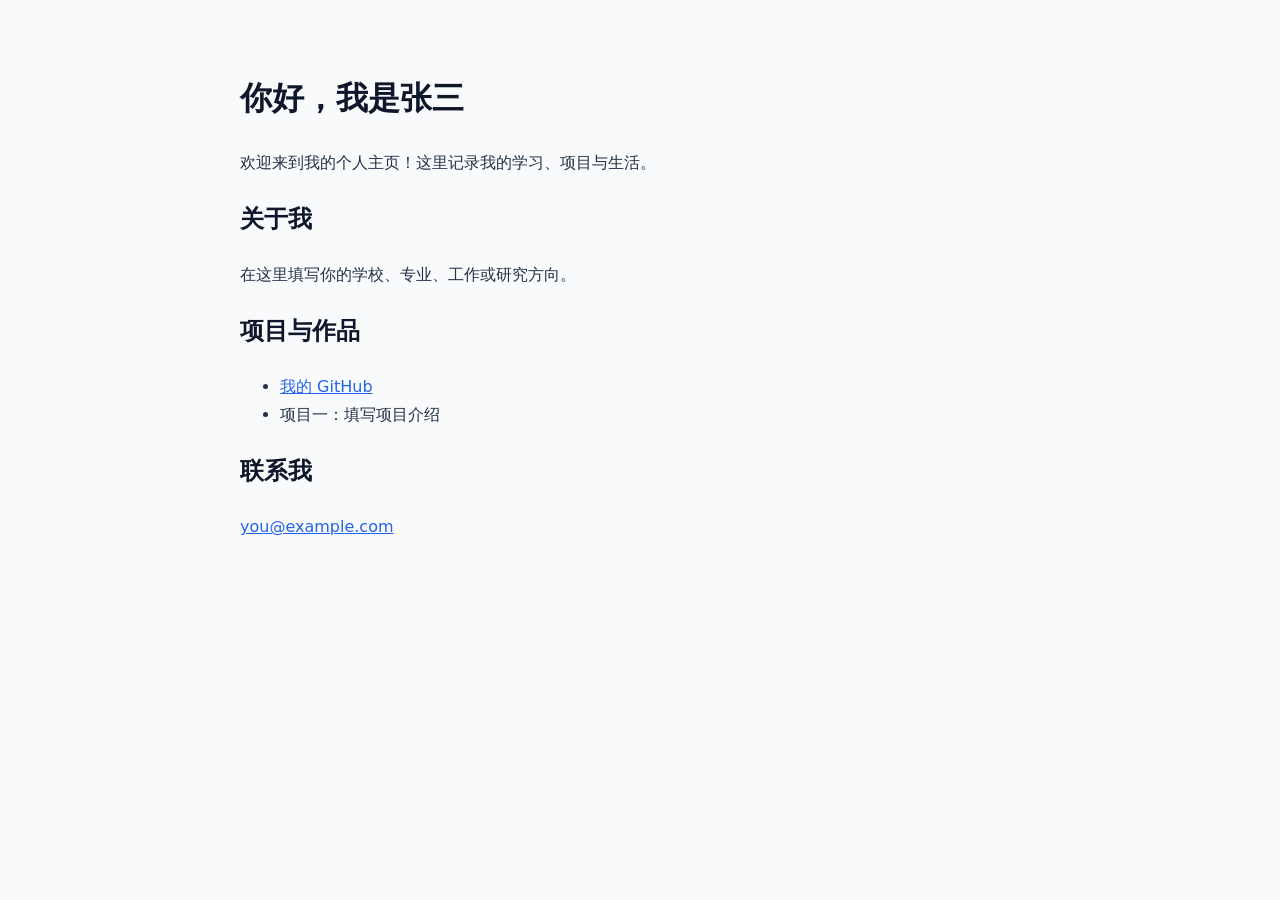
==== index.html @ a4406cd6 "Create index.html for personal homepage" ====
<!DOCTYPE html>
<html lang="zh-CN">
<head>
  <meta charset="UTF-8">
  <meta name="viewport" content="width=device-width, initial-scale=1">
  <title>张三的个人主页</title>
  <style>
    body {
      max-width: 800px; margin: 70px auto; padding: 0 24px;
      font-family: system-ui, sans-serif; line-height: 1.8;
      color: #243247; background: #f8fafc;
    }
    h1, h2 { color: #0f172a; }
    a { color: #2563eb; }
  </style>
</head>
<body>
  <h1>你好，我是张三</h1>
  <p>欢迎来到我的个人主页！这里记录我的学习、项目与生活。</p>

  <h2>关于我</h2>
  <p>在这里填写你的学校、专业、工作或研究方向。</p>

  <h2>项目与作品</h2>
  <ul>
    <li><a href="https://github.com/你的用户名">我的 GitHub</a></li>
    <li>项目一：填写项目介绍</li>
  </ul>

  <h2>联系我</h2>
  <p><a href="mailto:you@example.com">you@example.com</a></p>
</body>
</html>
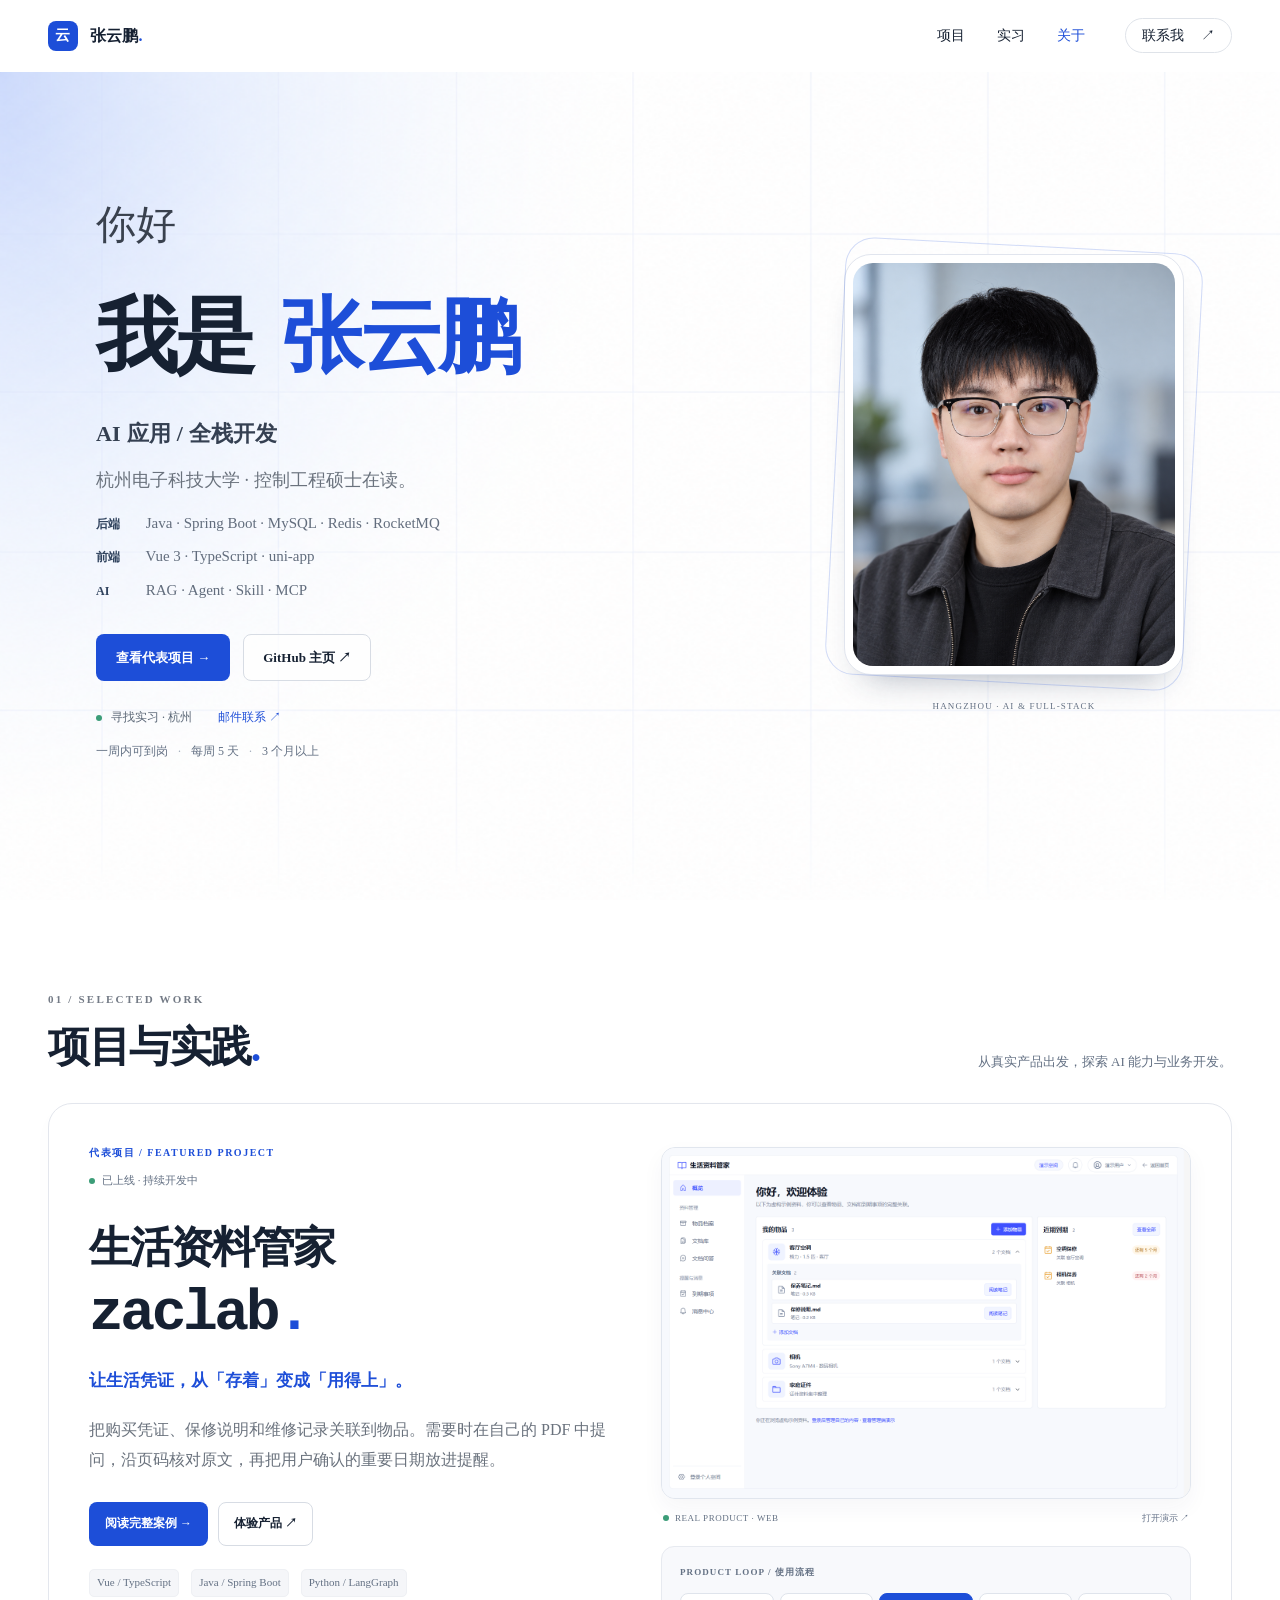
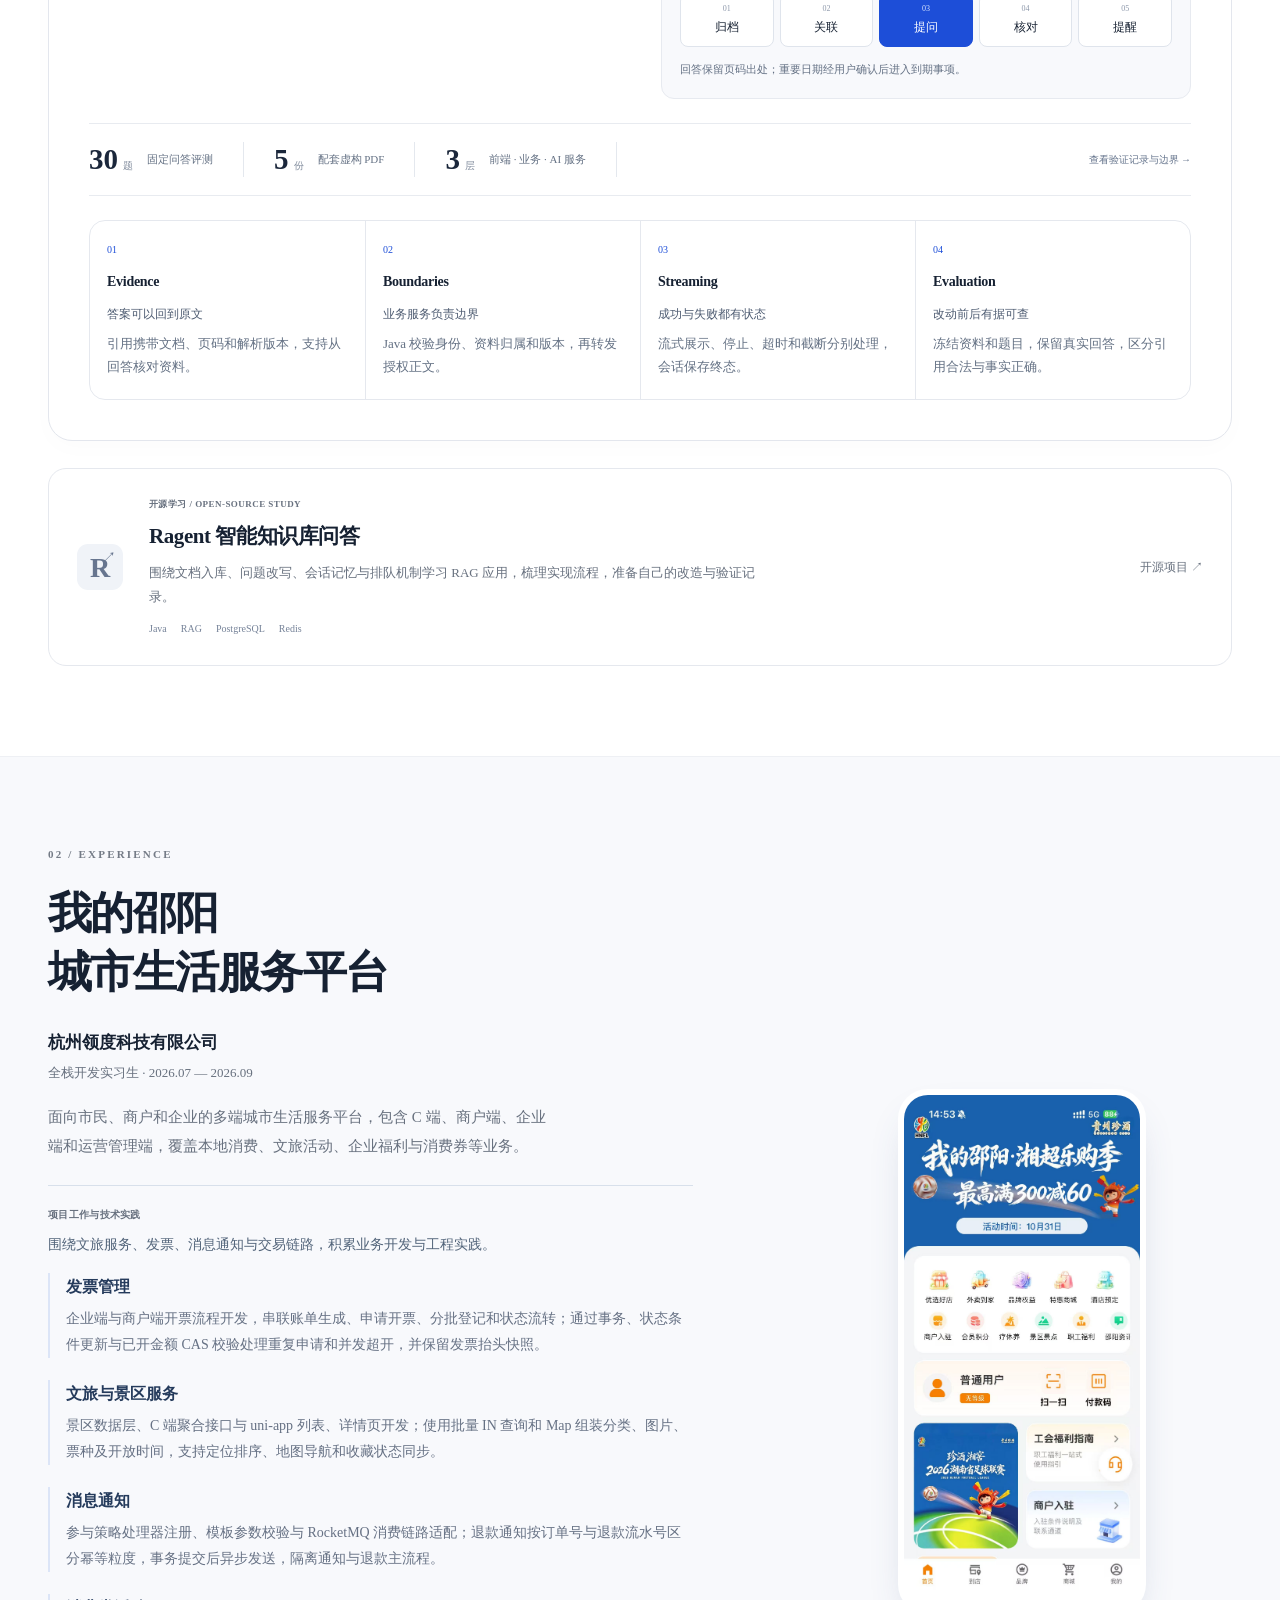
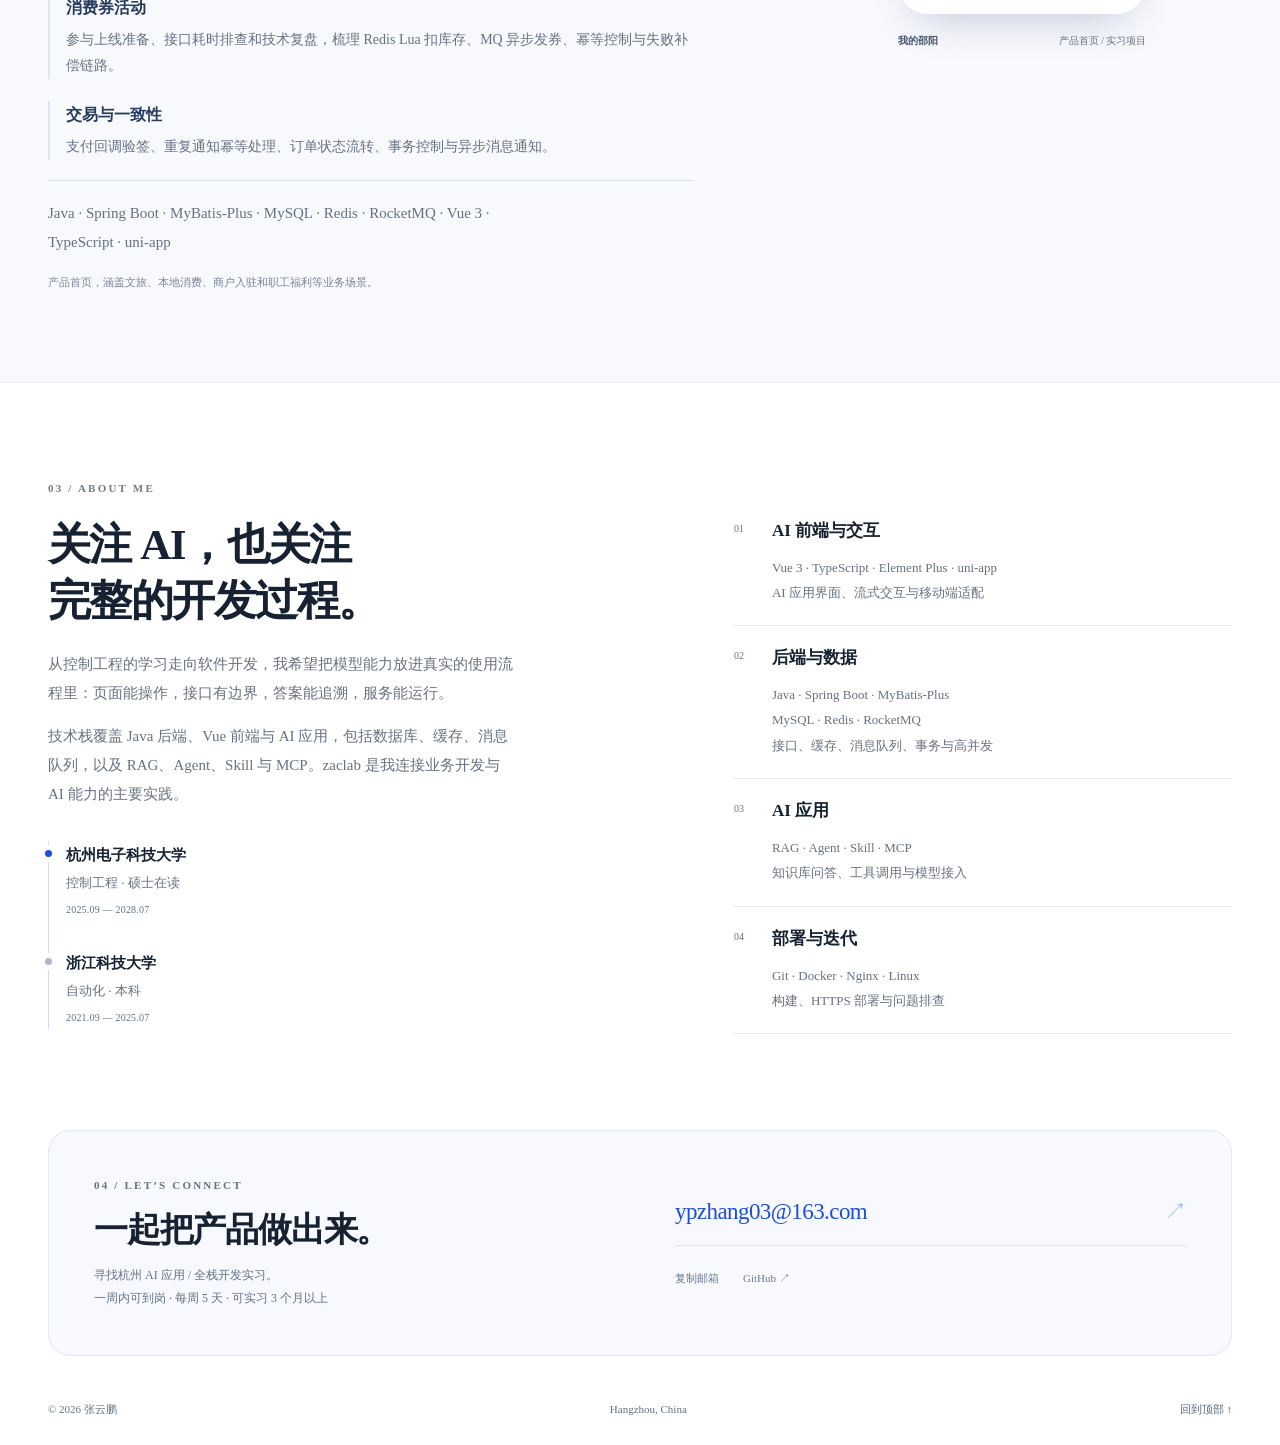
==== commit 8aaa1640: "Build personal portfolio website" ====
--- a/index.html
+++ b/index.html
@@ -1,33 +1,41 @@
-<!DOCTYPE html>
+<!doctype html>
 <html lang="zh-CN">
 <head>
-  <meta charset="UTF-8">
-  <meta name="viewport" content="width=device-width, initial-scale=1">
-  <title>张三的个人主页</title>
-  <style>
-    body {
-      max-width: 800px; margin: 70px auto; padding: 0 24px;
-      font-family: system-ui, sans-serif; line-height: 1.8;
-      color: #243247; background: #f8fafc;
-    }
-    h1, h2 { color: #0f172a; }
-    a { color: #2563eb; }
-  </style>
+  <meta charset="utf-8"><meta name="viewport" content="width=device-width,initial-scale=1"><meta name="theme-color" content="#f7f8fb">
+  <title>张云鹏 · AI 全栈开发</title>
+  <meta name="description" content="张云鹏，杭州电子科技大学控制工程硕士在读，寻找杭州 AI 应用与全栈开发实习。正在开发 zaclab 生活资料管家，连接 Vue、Java 与 Python AI 能力。">
+  <link rel="canonical" href="https://laoer12.github.io/">
+  <meta property="og:type" content="website"><meta property="og:title" content="张云鹏 · AI 全栈开发"><meta property="og:description" content="杭州电子科技大学硕士在读 · zaclab 生活资料管家 · 寻找 AI 全栈实习"><meta property="og:url" content="https://laoer12.github.io/"><meta property="og:image" content="https://laoer12.github.io/assets/portrait-editorial-v2.png">
+  <link rel="icon" type="image/svg+xml" href="assets/favicon.svg"><link rel="stylesheet" href="assets/style.css"><link rel="stylesheet" href="assets/portfolio-v2.css"><script src="assets/main.js" defer></script>
 </head>
-<body>
-  <h1>你好，我是张三</h1>
-  <p>欢迎来到我的个人主页！这里记录我的学习、项目与生活。</p>
-
-  <h2>关于我</h2>
-  <p>在这里填写你的学校、专业、工作或研究方向。</p>
-
-  <h2>项目与作品</h2>
-  <ul>
-    <li><a href="https://github.com/你的用户名">我的 GitHub</a></li>
-    <li>项目一：填写项目介绍</li>
-  </ul>
-
-  <h2>联系我</h2>
-  <p><a href="mailto:you@example.com">you@example.com</a></p>
+<body class="portfolio-v2">
+<a class="skip-link" href="#main">跳至主要内容</a>
+<header class="site-header"><a class="wordmark" href="./" aria-label="张云鹏，首页"><span class="wordmark-icon">云</span><span>张云鹏<span class="blue">.</span></span></a><button class="menu-toggle" aria-expanded="false" aria-controls="site-nav" aria-label="展开导航"><span></span><span></span></button><nav id="site-nav" aria-label="主要导航"><a href="#projects">项目</a><a href="#experience">实习</a><a href="#about">关于</a><a class="nav-contact" href="#contact">联系我 <span aria-hidden="true">↗</span></a></nav></header>
+<main id="main">
+  <section class="hero-stage" aria-labelledby="hero-title">
+    <div class="hero container">
+      <div class="hero-identity"><p class="hero-greeting">你好</p><h1 id="hero-title">我是 <span class="blue">张云鹏</span></h1></div>
+      <div class="hero-copy"><p class="hero-role">AI 应用 / 全栈开发</p><p class="hero-description">杭州电子科技大学 · 控制工程硕士在读。<span class="hero-stack-line"><strong>后端</strong> Java · Spring Boot · MySQL · Redis · RocketMQ</span><span class="hero-stack-line"><strong>前端</strong> Vue 3 · TypeScript · uni-app</span><span class="hero-stack-line"><strong>AI</strong> RAG · Agent · Skill · MCP</span></p><div class="button-row"><a class="button primary" href="#projects">查看代表项目 →</a><a class="button secondary" href="https://github.com/laoer12" target="_blank" rel="noopener noreferrer">GitHub 主页 ↗</a></div><div class="hero-opportunity"><span class="status-dot"></span><span>寻找实习 · 杭州</span><a href="mailto:ypzhang03@163.com">邮件联系 ↗</a></div><ul class="availability-details" aria-label="实习安排"><li>一周内可到岗</li><li>每周 5 天</li><li>3 个月以上</li></ul></div>
+      <figure class="hero-portrait"><div class="portrait-frame"><img src="assets/portrait-editorial-v2.png" alt="根据张云鹏本人照片生成的自然职业风格肖像" width="1122" height="1402" fetchpriority="high"></div><figcaption>HANGZHOU · AI &amp; FULL-STACK</figcaption></figure>
+    </div>
+  </section>
+  <section id="projects" class="section container" aria-labelledby="projects-title"><div class="portfolio-section-heading"><div><p class="eyebrow">01 / SELECTED WORK</p><h2 id="projects-title">项目与实践<span class="blue">.</span></h2></div><p>从真实产品出发，探索 AI 能力与业务开发。</p></div>
+    <article class="featured-project">
+      <div class="featured-main">
+        <div class="project-story"><p class="project-category">代表项目 / FEATURED PROJECT</p><p class="project-status"><span class="status-dot"></span>已上线 · 持续开发中</p><h3>生活资料管家<span class="project-name">zaclab<span class="blue">.</span></span></h3><p class="project-tagline">让生活凭证，从「存着」变成「用得上」。</p><p class="project-description">把购买凭证、保修说明和维修记录关联到物品。需要时在自己的 PDF 中提问，沿页码核对原文，再把用户确认的重要日期放进提醒。</p><div class="project-links"><a class="button primary" href="projects/zaclab/">阅读完整案例 →</a><a class="button secondary" href="https://zaclab.cn/demo" target="_blank" rel="noopener noreferrer">体验产品 ↗</a></div><div class="project-tech"><span>Vue / TypeScript</span><span>Java / Spring Boot</span><span>Python / LangGraph</span></div></div>
+        <div class="project-product"><a class="real-product-shot" href="projects/zaclab/" aria-label="查看 zaclab 产品界面与项目案例"><img src="assets/zaclab-demo.webp" alt="zaclab 真实公开演示界面：物品档案、关联资料和近期到期事项，内容均为虚构示例" width="1360" height="900" loading="lazy"></a><div class="product-shot-caption"><span><i class="status-dot"></i>REAL PRODUCT · WEB</span><a href="https://zaclab.cn/demo" target="_blank" rel="noopener noreferrer">打开演示 ↗</a></div>
+          <div class="product-loop"><p class="mini-label">PRODUCT LOOP / 使用流程</p><ol><li><span>01</span>归档</li><li><span>02</span>关联</li><li class="loop-highlight"><span>03</span>提问</li><li><span>04</span>核对</li><li><span>05</span>提醒</li></ol><p class="loop-note">回答保留页码出处；重要日期经用户确认后进入到期事项。</p></div>
+        </div>
+      </div>
+      <div class="featured-evidence"><div><strong>30<span>题</span></strong><p>固定问答评测</p></div><div><strong>5<span>份</span></strong><p>配套虚构 PDF</p></div><div><strong>3<span>层</span></strong><p>前端 · 业务 · AI 服务</p></div><a href="projects/zaclab/#evaluation">查看验证记录与边界 →</a></div>
+      <div class="engineering-grid"><div><span class="engineering-number">01</span><h4>Evidence</h4><strong>答案可以回到原文</strong><p>引用携带文档、页码和解析版本，支持从回答核对资料。</p></div><div><span class="engineering-number">02</span><h4>Boundaries</h4><strong>业务服务负责边界</strong><p>Java 校验身份、资料归属和版本，再转发授权正文。</p></div><div><span class="engineering-number">03</span><h4>Streaming</h4><strong>成功与失败都有状态</strong><p>流式展示、停止、超时和截断分别处理，会话保存终态。</p></div><div><span class="engineering-number">04</span><h4>Evaluation</h4><strong>改动前后有据可查</strong><p>冻结资料和题目，保留真实回答，区分引用合法与事实正确。</p></div></div>
+    </article>
+    <article class="learning-project"><div class="learning-mark" aria-hidden="true">R<span>↗</span></div><div><p class="mini-label">开源学习 / OPEN-SOURCE STUDY</p><h3>Ragent 智能知识库问答</h3><p>围绕文档入库、问题改写、会话记忆与排队机制学习 RAG 应用，梳理实现流程，准备自己的改造与验证记录。</p><div class="inline-tags"><span>Java</span><span>RAG</span><span>PostgreSQL</span><span>Redis</span></div></div><a class="quiet-link" href="https://github.com/nageoffer/ragent" target="_blank" rel="noopener noreferrer">开源项目 ↗</a></article>
+  </section>
+  <section id="experience" class="experience-section" aria-labelledby="experience-title"><div class="container experience-grid"><div class="experience-copy"><p class="eyebrow">02 / EXPERIENCE</p><h2 id="experience-title">我的邵阳<br>城市生活服务平台</h2><div class="experience-meta"><strong>杭州领度科技有限公司</strong><span>全栈开发实习生 · 2026.07 — 2026.09</span></div><p>面向市民、商户和企业的多端城市生活服务平台，包含 C 端、商户端、企业端和运营管理端，覆盖本地消费、文旅活动、企业福利与消费券等业务。</p><div class="experience-scope"><p class="mini-label">项目工作与技术实践</p><p class="experience-summary">围绕文旅服务、发票、消息通知与交易链路，积累业务开发与工程实践。</p><ul class="experience-work"><li><h3>发票管理</h3><p>企业端与商户端开票流程开发，串联账单生成、申请开票、分批登记和状态流转；通过事务、状态条件更新与已开金额 CAS 校验处理重复申请和并发超开，并保留发票抬头快照。</p></li><li><h3>文旅与景区服务</h3><p>景区数据层、C 端聚合接口与 uni-app 列表、详情页开发；使用批量 IN 查询和 Map 组装分类、图片、票种及开放时间，支持定位排序、地图导航和收藏状态同步。</p></li><li><h3>消息通知</h3><p>参与策略处理器注册、模板参数校验与 RocketMQ 消费链路适配；退款通知按订单号与退款流水号区分幂等粒度，事务提交后异步发送，隔离通知与退款主流程。</p></li><li><h3>消费券活动</h3><p>参与上线准备、接口耗时排查和技术复盘，梳理 Redis Lua 扣库存、MQ 异步发券、幂等控制与失败补偿链路。</p></li><li><h3>交易与一致性</h3><p>支付回调验签、重复通知幂等处理、订单状态流转、事务控制与异步消息通知。</p></li></ul></div><p class="experience-stack">Java · Spring Boot · MyBatis-Plus · MySQL · Redis · RocketMQ · Vue 3 · TypeScript · uni-app</p><p class="image-note">产品首页，涵盖文旅、本地消费、商户入驻和职工福利等业务场景。</p></div><figure class="experience-figure"><div class="phone-frame"><img src="assets/shaoyang-home.jpg" alt="我的邵阳产品首页，包含景区景点、酒店预定、职工福利等业务入口" width="1206" height="2622" loading="lazy"></div><figcaption><span>我的邵阳</span><span>产品首页 / 实习项目</span></figcaption></figure></div></section>
+  <section id="about" class="section container about-grid" aria-labelledby="about-title"><div class="about-intro"><p class="eyebrow">03 / ABOUT ME</p><h2 id="about-title">关注 AI，也关注<br>完整的开发过程。</h2><p>从控制工程的学习走向软件开发，我希望把模型能力放进真实的使用流程里：页面能操作，接口有边界，答案能追溯，服务能运行。</p><p>技术栈覆盖 Java 后端、Vue 前端与 AI 应用，包括数据库、缓存、消息队列，以及 RAG、Agent、Skill 与 MCP。zaclab 是我连接业务开发与 AI 能力的主要实践。</p><div class="education"><div><strong>杭州电子科技大学</strong><p>控制工程 · 硕士在读</p><time>2025.09 — 2028.07</time></div><div><strong>浙江科技大学</strong><p>自动化 · 本科</p><time>2021.09 — 2025.07</time></div></div></div><div class="skills-list" aria-label="技术栈与工程能力"><div><span>01</span><h3>AI 前端与交互</h3><p>Vue 3 · TypeScript · Element Plus · uni-app<br>AI 应用界面、流式交互与移动端适配</p></div><div><span>02</span><h3>后端与数据</h3><p>Java · Spring Boot · MyBatis-Plus<br>MySQL · Redis · RocketMQ<br>接口、缓存、消息队列、事务与高并发</p></div><div><span>03</span><h3>AI 应用</h3><p>RAG · Agent · Skill · MCP<br>知识库问答、工具调用与模型接入</p></div><div><span>04</span><h3>部署与迭代</h3><p>Git · Docker · Nginx · Linux<br>构建、HTTPS 部署与问题排查</p></div></div></section>
+  <section id="contact" class="container contact-section" aria-labelledby="contact-title"><div><p class="eyebrow">04 / LET’S CONNECT</p><h2 id="contact-title">一起把产品做出来。</h2><p>寻找杭州 AI 应用 / 全栈开发实习。<br>一周内可到岗 · 每周 5 天 · 可实习 3 个月以上</p></div><div class="contact-actions"><a class="contact-email" href="mailto:ypzhang03@163.com">ypzhang03@163.com <span aria-hidden="true">↗</span></a><div class="contact-secondary"><button class="copy-email" type="button" data-email="ypzhang03@163.com">复制邮箱</button><a href="https://github.com/laoer12" target="_blank" rel="noopener noreferrer">GitHub ↗</a></div><p id="copy-status" role="status" aria-live="polite"></p></div></section>
+</main>
+<footer class="site-footer container"><span>© 2026 张云鹏</span><span>Hangzhou, China</span><a href="#main">回到顶部 ↑</a></footer>
 </body>
 </html>
--- a/assets/style.css
+++ b/assets/style.css
@@ -0,0 +1,14 @@
+:root{--bg:#f7f8fb;--ink:#152238;--muted:#627086;--blue:#2857dc;--line:#dfe4ed;--soft:#edf2ff;--font:Inter,"PingFang SC","Microsoft YaHei",system-ui,-apple-system,sans-serif}
+*{box-sizing:border-box}html{scroll-behavior:smooth;scroll-padding-top:100px}body{margin:0;background:var(--bg);color:var(--ink);font-family:var(--font);font-size:16px;line-height:1.7;-webkit-font-smoothing:antialiased}a{color:inherit;text-decoration:none}button{font:inherit}img{max-width:100%;height:auto;display:block}p,h1,h2,h3,figure{margin:0}a,button{-webkit-tap-highlight-color:transparent}a:focus-visible,button:focus-visible{outline:3px solid var(--blue);outline-offset:5px;border-radius:4px}::selection{background:#cbd9ff}.container{width:min(1160px,calc(100% - 96px));margin-inline:auto}.blue{color:var(--blue)}.eyebrow,.mini-label{font-size:11px;font-weight:650;letter-spacing:.12em;color:var(--muted)}.eyebrow{margin-bottom:20px}.skip-link{position:fixed;top:-100px;left:20px;z-index:100;background:var(--ink);color:white;padding:12px 20px}.skip-link:focus{top:12px}.site-header{position:sticky;top:0;z-index:30;height:84px;padding:0 48px;max-width:1440px;margin:auto;display:flex;align-items:center;justify-content:space-between;gap:24px;background:rgb(247 248 251 / 94%);backdrop-filter:blur(18px);border-bottom:1px solid #dfe4edb3}.wordmark{display:flex;align-items:center;gap:12px;font-size:18px;font-weight:750}.wordmark-icon{display:grid;place-items:center;width:33px;height:33px;border-radius:10px;background:var(--blue);color:white;font-size:17px;box-shadow:0 3px 9px #2857dc20}.site-header nav{display:flex;align-items:center;gap:34px;font-size:13px;font-weight:550}.site-header nav>a:hover,.site-header nav>a.active{color:var(--blue)}.site-header nav .nav-contact{border:1px solid var(--line);border-radius:8px;padding:8px 16px;margin-left:8px;background:white}.nav-contact span{margin-left:14px}.menu-toggle{display:none}
+.hero{display:grid;grid-template-columns:1fr 1.14fr;gap:66px;align-items:center;padding-top:82px;padding-bottom:94px}.availability{display:inline-flex;align-items:center;gap:8px;border:1px solid #d3dfd8;border-radius:100px;background:#f2f8f3;color:#33664c;font-size:11px;letter-spacing:.03em;padding:5px 12px;margin-bottom:30px}.status-dot{width:6px;height:6px;background:#419168;border-radius:50%}.hero-intro{font-size:14px;letter-spacing:.08em;font-weight:450;margin-bottom:10px}h1{font-size:76px;line-height:1.16;letter-spacing:-.065em;font-weight:750}.hero-role{display:block;margin-top:8px;font-size:33px;letter-spacing:-.04em;line-height:1.4;font-weight:550}.hero-description{font-size:14px;line-height:1.95;color:var(--muted);margin-top:24px;max-width:420px}.hero-description a{color:var(--ink);text-decoration:underline;text-underline-offset:4px;text-decoration-color:#c4d2f3}.button-row{display:flex;flex-wrap:wrap;gap:12px;margin-top:28px}.button{display:inline-flex;align-items:center;justify-content:space-between;gap:24px;padding:11px 20px;border:1px solid transparent;border-radius:9px;font-size:13px;font-weight:600;min-height:46px;transition:background .2s,transform .2s}.button:hover{transform:translateY(-2px)}.primary{background:var(--blue);color:white;box-shadow:0 4px 12px #2857dc17}.primary:hover{background:#1942b6}.secondary{background:white;border-color:var(--line)}.secondary:hover{background:#f0f3fb}.availability-details{display:flex;list-style:none;padding:0;margin:22px 0 0;color:var(--muted);font-size:11px}.availability-details li+li:before{content:"·";padding:0 10px;color:#a4aebd}.hero-visual{min-width:0;padding-top:18px}.visual-caption{display:flex;align-items:center;justify-content:space-between;margin:0 2px 16px;font-size:10px;letter-spacing:.08em;color:var(--muted)}.visual-caption>span:first-child{display:flex;align-items:center;gap:7px}.tiny-square{height:5px;width:5px;background:var(--blue);display:inline-block}.product-window{display:block;border-radius:13px;overflow:hidden;background:white;border:1px solid #d8e0ef;box-shadow:0 28px 64px -35px #2b4a8c60,0 4px 15px #22366a08;transform:perspective(1400px) rotateY(-4deg) rotateX(2deg);transition:transform .35s}.product-window:hover{transform:perspective(1400px) rotateY(0deg) rotateX(0deg)}.window-bar{height:34px;background:#fcfdff;border-bottom:1px solid #e8ecf4;display:flex;align-items:center;justify-content:space-between;padding:0 12px;color:#7b879a;font-size:9px;letter-spacing:.03em}.window-dots{display:flex;gap:4px;width:32px}.window-dots i{display:block;width:5px;height:5px;background:#d3dbe8;border-radius:50%}.product-window img{width:100%}.product-caption{display:flex;align-items:center;gap:10px;margin-top:22px}.product-caption strong{font-size:24px;letter-spacing:-.04em;font-weight:750}.product-caption>span{font-size:10px;color:var(--muted);line-height:1.5}.product-caption>a{margin-left:auto;font-size:11px;font-weight:550;white-space:nowrap}.stack-strip{display:flex;flex-wrap:wrap;gap:15px;padding-top:15px;margin-top:16px;border-top:1px solid var(--line);color:var(--muted);font-size:10px;letter-spacing:.01em}
+.section{padding-block:74px}.section-heading{display:flex;align-items:flex-end;justify-content:space-between;gap:36px;margin-bottom:34px}h2{font-size:34px;line-height:1.45;letter-spacing:-.035em;font-weight:650}.section-aside{font-size:12px;line-height:1.9;color:var(--muted);margin-bottom:3px}.featured-project{display:grid;grid-template-columns:1fr .93fr;gap:65px;padding:48px 52px;border:1px solid #dce5fa;background:#eef3ff;border-radius:24px;overflow:hidden}.project-category{display:flex;align-items:center;flex-wrap:wrap;gap:10px;font-size:11px;color:#536583;font-weight:550}.project-number{font-size:10px;color:#7d8daa;border-right:1px solid #c7d4ee;padding-right:12px}.tag{display:inline-block;border-radius:100px;padding:2px 9px;font-size:10px;font-weight:450;color:#4269b0;background:#e1eaff}.project-story h3{font-size:47px;line-height:1.2;letter-spacing:-.05em;margin:25px 0 18px;font-weight:750}.project-name{display:block;font-size:21px;letter-spacing:-.02em;margin-top:9px;font-weight:550}.project-story>p:not(.project-category){font-size:13px;color:#5a6a84;line-height:1.95;max-width:370px}.project-points{list-style:none;padding:0;margin:22px 0 0;font-size:12px;color:#425571}.project-points li{margin:8px 0;padding-left:15px;position:relative}.project-points li:before{content:"";position:absolute;left:0;top:9px;width:4px;height:4px;background:var(--blue);border-radius:1px}.project-links{display:flex;align-items:center;gap:26px;margin-top:28px;flex-wrap:wrap}.text-link{font-size:13px;font-weight:650;color:var(--blue)}.text-link:hover,.quiet-link:hover{text-decoration:underline;text-underline-offset:5px}.quiet-link{font-size:12px;color:var(--muted)}.project-system{align-self:center;background:#ffffffc9;border:1px solid #dae3f6;padding:26px 28px 18px;border-radius:16px}.project-system>.mini-label{letter-spacing:.04em}.system-flow{list-style:none;padding:0;margin:22px 0 18px}.system-flow li{display:flex;align-items:center;gap:13px;position:relative;padding-bottom:24px}.system-flow li:last-child{padding-bottom:0}.system-flow li:not(:last-child):after{content:"↓";position:absolute;left:14px;bottom:0;font-size:13px;color:#9eafd0}.flow-index{display:grid;place-items:center;border:1px solid #dae4fb;border-radius:9px;background:#f1f5ff;color:var(--blue);font-size:11px;width:34px;height:34px;flex-shrink:0}.system-flow li>div{display:flex;flex-direction:column;gap:2px}.system-flow strong{font-size:13px;font-weight:600}.system-flow div>span{font-size:10px;color:var(--muted)}.project-proof{border-top:1px solid var(--line);padding-top:17px;display:flex;align-items:center;gap:28px}.project-proof strong{font-size:27px;line-height:1.3;font-weight:600;letter-spacing:-.03em}.project-proof small{font-size:10px;letter-spacing:0;margin-left:4px;font-weight:450;color:var(--muted)}.project-proof p{font-size:9px;color:var(--muted);margin-top:2px}.project-proof a{font-size:9px;color:var(--muted);margin-left:auto}.learning-project{display:grid;grid-template-columns:60px 1fr auto;gap:25px;align-items:center;border-bottom:1px solid var(--line);padding:32px 10px 34px}.learning-mark{height:56px;width:56px;border-radius:13px;background:#e9edf5;display:grid;place-items:center;font-size:28px;font-weight:700;position:relative;color:#67758f}.learning-mark span{position:absolute;right:7px;top:2px;font-size:14px;font-weight:400}.learning-project .mini-label{font-size:9px;letter-spacing:.05em}.learning-project h3{font-size:19px;margin:5px 0 6px;letter-spacing:-.02em;font-weight:600}.learning-project p:not(.mini-label){font-size:12px;color:var(--muted);max-width:610px}.inline-tags{display:flex;gap:14px;margin-top:10px;color:#758298;font-size:10px}
+.experience-section{padding:78px 0;background:#edf0f5;border-block:1px solid #e4e8f0;margin-top:10px}.experience-grid{display:grid;grid-template-columns:1fr .65fr;gap:120px;align-items:center}.experience-copy>h2{font-size:37px}.experience-meta{display:flex;flex-direction:column;gap:5px;margin:26px 0 18px}.experience-meta strong{font-size:15px;font-weight:600}.experience-meta span{font-size:12px;color:var(--muted)}.experience-copy>p:not(.eyebrow){font-size:13px;line-height:1.95;color:var(--muted);max-width:510px}.experience-scope{margin-top:24px;padding:20px 0;border-block:1px solid #d8e0eb}.experience-scope .mini-label{font-size:10px;letter-spacing:.03em}.experience-scope h3{font-size:17px;font-weight:600;margin:5px 0 7px}.experience-scope>p:last-child{font-size:12px;color:var(--muted);max-width:470px}.learning-note{display:flex;gap:14px;margin-top:23px}.note-mark{color:var(--blue);font-size:22px;line-height:1.2}.learning-note strong{font-size:12px;font-weight:550}.learning-note p{font-size:11px;color:var(--muted);margin-top:5px;max-width:440px}.experience-copy>.image-note{font-size:10px!important;margin-top:26px;max-width:450px!important;color:#788497!important}.experience-figure{display:flex;flex-direction:column;align-items:center}.phone-frame{border-radius:30px;border:6px solid #fff;box-shadow:0 20px 45px -20px #364e7b55;width:248px;overflow:hidden;background:white}.phone-frame img{width:100%;height:auto}.experience-figure figcaption{width:248px;margin-top:18px;display:flex;justify-content:space-between;font-size:10px;color:var(--muted)}.experience-figure figcaption span:first-child{font-weight:600;color:#40516a}
+.about-grid{display:grid;grid-template-columns:1fr .85fr;gap:125px;padding-block:90px}.about-intro>p:not(.eyebrow){font-size:13px;line-height:1.95;color:var(--muted);margin-top:21px;max-width:470px}.about-intro>p+p{margin-top:13px!important}.education{margin-top:32px;padding-left:17px;border-left:1px solid #d3dceb;display:flex;flex-direction:column;gap:28px}.education>div{position:relative}.education>div:before{content:"";position:absolute;width:7px;height:7px;border-radius:50%;background:var(--blue);top:9px;left:-21px;box-shadow:0 0 0 5px var(--bg)}.education>div+div:before{background:#acb8cb}.education strong{font-size:13px;font-weight:600}.education p{font-size:11px;color:var(--muted);margin-top:3px}.education time{font-size:10px;letter-spacing:.02em;color:#8792a4}.skills-list{padding-top:38px}.skills-list>div{padding:18px 0 20px 38px;border-bottom:1px solid var(--line);position:relative}.skills-list>div:first-child{padding-top:0}.skills-list>div>span{position:absolute;left:0;top:21px;font-size:10px;color:#97a5ba}.skills-list>div:first-child>span{top:3px}.skills-list h3{font-size:15px;font-weight:600;margin-bottom:9px}.skills-list p{font-size:12px;line-height:1.95;color:var(--muted)}
+.contact-section{display:grid;grid-template-columns:1fr 1fr;align-items:center;gap:70px;padding:45px 46px;background:var(--ink);border-radius:24px;color:white;margin-bottom:58px}.contact-section .eyebrow{font-size:10px;color:#a7b5cc;margin-bottom:14px}.contact-section h2{font-size:30px}.contact-section p:not(.eyebrow){font-size:11px;line-height:1.9;color:#b2c0d5;margin-top:13px}.contact-actions{padding-top:10px;min-width:0}.contact-email{font-size:23px;letter-spacing:-.025em;display:flex;align-items:center;justify-content:space-between;gap:20px;border-bottom:1px solid #3e4c63;padding-bottom:14px}.contact-email span{color:#a8bdf7}.contact-secondary{display:flex;gap:24px;margin-top:16px;align-items:center;font-size:11px;color:#c1cde0}.copy-email{padding:6px 0;border:none;cursor:pointer;color:inherit;background:transparent;font-size:11px;min-height:32px}.copy-email:hover,.contact-secondary a:hover{color:white}.contact-actions #copy-status{min-height:21px;font-size:10px!important;margin:5px 0 -16px!important;color:#c7d6fb!important}.site-footer{display:flex;align-items:center;justify-content:space-between;gap:20px;padding-bottom:26px;font-size:10px;color:#7d899b}.site-footer>a{color:#55657c}
+.case-header{padding-top:60px;padding-bottom:48px}.back-link{font-size:12px;color:var(--muted);display:inline-block;margin-bottom:34px}.case-header h1{font-size:62px;letter-spacing:-.055em}.case-subtitle{font-size:24px;font-weight:500;margin-top:12px}.case-lede{max-width:690px;font-size:15px;color:var(--muted);line-height:1.9;margin-top:22px}.case-meta{display:flex;flex-wrap:wrap;gap:10px;margin-top:23px}.case-meta span{border:1px solid var(--line);border-radius:100px;font-size:11px;padding:5px 12px;color:var(--muted);background:white}.case-cover{border:1px solid var(--line);border-radius:18px;overflow:hidden;background:white}.case-cover img{width:100%}.case-cover figcaption{font-size:11px;color:var(--muted);padding:13px 20px;border-top:1px solid var(--line)}.case-body{max-width:850px;padding-block:60px}.case-body section{padding-bottom:50px;scroll-margin-top:110px}.case-body h2{font-size:27px;margin-bottom:20px}.case-body h3{font-size:17px;margin:24px 0 12px;font-weight:600}.case-body p,.case-body li{font-size:14px;color:#53647c;line-height:1.95}.case-body p+p{margin-top:13px}.case-body ul{padding-left:20px}.case-body a:not(.button){color:var(--blue);text-decoration:underline;text-underline-offset:4px}.architecture-row{display:grid;grid-template-columns:1fr 24px 1fr 24px 1fr;gap:12px;align-items:center;margin:28px 0}.architecture-node{padding:22px 18px;border:1px solid #d7e1f5;background:#edf2ff;border-radius:13px;min-width:0}.architecture-node strong{display:block;font-size:15px;font-weight:600}.architecture-node span{display:block;font-size:11px;color:var(--muted);margin-top:8px;line-height:1.9}.architecture-arrow{color:#8299c6;text-align:center}.case-table-wrap{overflow-x:auto}.case-body table{border-collapse:collapse;width:100%;font-size:12px;text-align:left;min-width:400px}.case-body th,.case-body td{padding:14px 16px;border:1px solid #dde3ee;vertical-align:top;line-height:1.8}.case-body th{background:#eaf0fb;font-weight:600;color:#29416b}.case-body td{color:#52617a}.case-bottom{padding:26px 0;border-top:1px solid var(--line);display:flex;justify-content:space-between;align-items:center;gap:20px}.case-bottom p{font-size:12px}.case-body .case-date{font-size:11px;color:#8b96a7;margin-top:20px}
+@media(min-width:1600px){.hero{padding-block:110px}.container{width:min(1220px,calc(100% - 120px))}.hero h1{font-size:86px}}
+@media(max-width:1100px){.container{width:calc(100% - 64px)}.site-header{padding-inline:32px}.hero{gap:36px;padding-top:60px;padding-bottom:65px}.hero h1{font-size:64px}.hero-role{font-size:29px}.hero-description{font-size:13px}.product-caption{gap:7px}.product-caption>span{font-size:9px}.product-caption>a{font-size:10px}.featured-project{padding:38px;gap:35px}.project-proof{gap:18px}.experience-grid{gap:70px}.about-grid{gap:70px}.contact-email{font-size:21px}.contact-section{gap:40px;padding:38px}}
+@media(max-width:850px){.hero{grid-template-columns:1fr;gap:50px;padding-top:52px}.hero-copy{max-width:620px}.hero h1{font-size:73px}.hero-description{font-size:14px;max-width:540px}.hero-visual{max-width:650px;justify-self:center;width:100%}.hero-role{font-size:32px}.product-window{transform:none}.product-caption>span{font-size:11px}.product-caption>a{font-size:12px}.stack-strip{font-size:11px;gap:24px}.section-heading{align-items:flex-start}.section-aside{max-width:210px;font-size:11px}.section h2{font-size:30px}.featured-project{gap:32px;padding:32px}.project-story h3{font-size:40px}.project-system{padding:22px 20px 17px}.project-proof{gap:18px;flex-wrap:wrap}.project-proof a{margin-left:0;flex-basis:100%;font-size:10px}.project-points{font-size:11px}.project-story>p:not(.project-category){font-size:12px}.learning-project{grid-template-columns:48px 1fr;gap:22px}.learning-mark{width:48px;height:48px}.learning-project>.quiet-link{grid-column:2}.experience-grid{grid-template-columns:1fr .7fr;gap:40px}.experience-copy>h2{font-size:30px}.phone-frame,.experience-figure figcaption{width:215px}.about-grid{gap:55px;grid-template-columns:1fr 1fr}.contact-section{gap:30px}.contact-section h2{font-size:25px}.contact-email{font-size:17px;gap:10px}.case-header h1{font-size:54px}}
+@media(max-width:620px){html{scroll-padding-top:80px}.container{width:calc(100% - 40px)}.site-header{height:70px;padding-inline:20px}.wordmark{font-size:16px;gap:9px}.wordmark-icon{width:30px;height:30px;font-size:15px}.menu-toggle{display:flex;flex-direction:column;justify-content:center;align-items:center;gap:6px;border:1px solid var(--line);background:white;width:42px;height:42px;border-radius:9px;cursor:pointer}.menu-toggle span{display:block;height:1.5px;width:17px;background:var(--ink);transition:transform .2s}.menu-toggle[aria-expanded=true] span:first-child{transform:translateY(3.75px) rotate(45deg)}.menu-toggle[aria-expanded=true] span:last-child{transform:translateY(-3.75px) rotate(-45deg)}.site-header nav{display:none;position:absolute;top:69px;left:0;right:0;padding:15px 20px 20px;border-bottom:1px solid var(--line);background:var(--bg);gap:0;box-shadow:0 12px 20px #15223808}.site-header nav.is-open{display:flex;flex-direction:column;align-items:stretch}.site-header nav>a{padding:12px 10px;min-height:44px}.site-header nav .nav-contact{margin:8px 0 0;display:flex;justify-content:space-between}.site-header:has(.case-nav) .case-nav{position:static;display:flex;flex-direction:row;align-items:center;padding:0;border:0;background:none;box-shadow:none}.case-nav>a:first-child{display:none}.site-header .case-nav .nav-contact{margin:0;padding:7px 12px;font-size:11px;min-height:auto}.hero{padding-top:38px;padding-bottom:48px;gap:35px}.availability{font-size:10px;margin-bottom:24px}.hero-intro{font-size:12px;margin-bottom:9px}.hero h1{font-size:61px}.hero-role{font-size:28px;margin-top:8px}.hero-description{margin-top:20px;font-size:13px;line-height:1.9}.button-row{margin-top:23px;gap:10px}.button{font-size:12px;padding:10px 16px;gap:20px}.availability-details{font-size:10px;margin-top:19px}.availability-details li+li:before{padding-inline:8px}.hero-visual{padding-top:0}.visual-caption{font-size:8px;margin-bottom:11px}.window-bar{height:26px;font-size:8px}.product-window{border-radius:9px;box-shadow:0 16px 30px -20px #2b4a8c55}.product-caption{margin-top:15px;flex-wrap:wrap;gap:6px 10px}.product-caption strong{font-size:22px}.product-caption>span{font-size:9px}.product-caption>a{font-size:10px}.stack-strip{font-size:8px;gap:12px;margin-top:12px;padding-top:11px}.section{padding-block:45px}.eyebrow{font-size:10px;margin-bottom:15px}.section-heading{display:block;margin-bottom:26px}.section h2,h2{font-size:27px;line-height:1.5}.section-aside{margin-top:12px;font-size:11px;max-width:none}.section-aside br{display:none}.featured-project{grid-template-columns:1fr;padding:27px 23px;gap:30px;border-radius:18px}.project-story h3{margin-top:22px;font-size:44px}.project-name{font-size:21px}.project-story>p:not(.project-category){font-size:13px}.project-points{font-size:11px;margin-top:18px}.project-links{gap:25px;margin-top:23px}.project-system{padding:22px;border-radius:13px}.project-proof{flex-wrap:nowrap;gap:25px}.project-proof a{flex-basis:auto;margin-left:auto;font-size:9px}.learning-project{padding:28px 0;gap:16px;grid-template-columns:40px 1fr}.learning-mark{width:40px;height:40px;border-radius:10px;font-size:23px}.learning-mark span{font-size:11px;right:4px}.learning-project h3{font-size:17px}.learning-project p:not(.mini-label){font-size:11px}.inline-tags{font-size:9px;gap:12px}.learning-project>.quiet-link{font-size:11px}.experience-section{padding-block:47px}.experience-grid{grid-template-columns:1fr;gap:38px}.experience-copy>h2{font-size:30px}.experience-meta{margin-top:22px}.experience-copy>p:not(.eyebrow){font-size:12px}.experience-scope{margin-top:20px}.experience-figure{width:100%}.phone-frame,.experience-figure figcaption{width:230px}.experience-copy>.image-note{font-size:9px!important}.about-grid{grid-template-columns:1fr;gap:22px;padding-block:48px}.about-intro>p:not(.eyebrow){font-size:12px;margin-top:18px}.education{margin-top:25px;gap:23px}.skills-list{padding-top:12px}.skills-list>div{padding:17px 0 17px 36px}.skills-list p{font-size:11px}.skills-list h3{font-size:14px}.contact-section{grid-template-columns:1fr;padding:29px 25px;gap:23px;border-radius:18px;margin-bottom:28px}.contact-section h2{font-size:25px}.contact-email{font-size:21px}.contact-section p:not(.eyebrow){font-size:10px}.contact-actions{padding-top:0}.contact-secondary{margin-top:12px}.site-footer{font-size:8px;gap:10px;padding-bottom:22px}.case-header{padding-top:35px;padding-bottom:32px}.back-link{margin-bottom:25px}.case-header h1{font-size:47px}.case-subtitle{font-size:21px}.case-lede{font-size:13px;margin-top:18px}.case-meta{gap:7px}.case-meta span{font-size:10px;padding:4px 10px}.case-cover{border-radius:11px}.case-cover figcaption{font-size:9px;padding:10px 13px}.case-body{padding-top:38px}.case-body h2{font-size:23px}.case-body p,.case-body li{font-size:12px}.case-body section{padding-bottom:32px}.architecture-row{grid-template-columns:1fr;gap:8px;margin-block:22px}.architecture-node{padding:17px 18px}.architecture-arrow{transform:rotate(90deg);line-height:1}.architecture-node strong{font-size:14px}.architecture-node span{font-size:11px;margin-top:4px}.case-bottom{flex-direction:column;align-items:flex-start}.case-bottom p{font-size:11px}}
+@media(max-width:350px){.container{width:calc(100% - 32px)}.site-header{padding-inline:16px}.hero h1{font-size:54px}.hero-role{font-size:25px}.product-caption>a{flex-basis:100%;margin-left:0}.stack-strip{gap:8px;font-size:7px}.featured-project{padding:23px 18px}.project-proof{gap:17px}.project-proof strong{font-size:24px}.project-proof a{font-size:8px}.project-system{padding:18px}.contact-section{padding:26px 20px}.contact-email{font-size:18px}.project-category{font-size:10px;gap:8px}}
+@media(prefers-reduced-motion:reduce){html{scroll-behavior:auto}*,*:before,*:after{transition:none!important;animation:none!important}.product-window{transform:none}}
--- a/assets/portfolio-v2.css
+++ b/assets/portfolio-v2.css
@@ -0,0 +1,51 @@
+/* Reference-led refinement: portrait hero + flagship product evidence. */
+body.portfolio-v2{--bg:#fff;--ink:#162132;--muted:#68717f;--blue:#1d4ed8;--line:#e5e7eb;background:#fff;color:var(--ink);font-family:"IBM Plex Mono","SFMono-Regular",Consolas,"Songti SC",SimSun,serif}
+.portfolio-v2 .container{width:min(1200px,calc(100% - 96px))}.portfolio-v2 .site-header{height:72px;max-width:none;width:100%;padding:0 max(48px,calc((100vw - 1200px)/2));border-bottom:1px solid #ffffff80;background:#ffffffc7}.portfolio-v2 .wordmark{font-size:16px;letter-spacing:.01em}.portfolio-v2 .wordmark-icon{width:30px;height:30px;font-size:15px;border-radius:8px;box-shadow:none}.portfolio-v2 .site-header nav{font-size:14px;gap:32px}.portfolio-v2 .site-header nav .nav-contact{border-radius:100px;border-color:#dfe3e9;background:#ffffffa8;padding:5px 16px}.portfolio-v2 .eyebrow{font-size:11px;letter-spacing:.2em;font-weight:650;color:#747b86}.portfolio-v2 .hero-stage{background:#fff url('./hero-backdrop-v2.png') center top/cover no-repeat;min-height:740px;height:calc(100svh - 72px);max-height:920px;display:flex;align-items:center}.portfolio-v2 .hero{display:grid;grid-template-columns:minmax(0,1fr) 340px;grid-template-areas:"identity portrait" "copy portrait";column-gap:90px;row-gap:0;align-items:center;padding:70px 48px 86px;min-width:0}.portfolio-v2 .hero-identity{grid-area:identity;min-width:0}.portfolio-v2 .hero-greeting{font-family:"Songti SC",SimSun,serif;font-size:40px;line-height:1.5;margin:0 0 30px;font-weight:500;color:#39414e}.portfolio-v2 .hero h1{font-family:"Songti SC",SimSun,serif;font-size:clamp(56px,6.4vw,96px);font-weight:700;line-height:1.28;letter-spacing:-.045em;white-space:nowrap}.portfolio-v2 .hero h1 .blue{margin-left:12px}.portfolio-v2 .hero-copy{grid-area:copy;max-width:690px;min-width:0}.portfolio-v2 .hero-role{font-size:22px;line-height:1.6;letter-spacing:.01em;font-weight:650;margin-top:26px;color:#354052}.portfolio-v2 .hero-description{font-size:18px;line-height:1.9;max-width:680px;margin-top:12px;color:#6a727d}.portfolio-v2 .hero .button-row{margin-top:30px;gap:13px}.portfolio-v2 .button{font-size:13px;font-weight:650;min-height:47px;padding:11px 19px;border-radius:8px;line-height:1.6;box-shadow:none}.portfolio-v2 .secondary{background:#ffffffb8;border-color:#d7dce4}.portfolio-v2 .primary:hover{background:#173fb5}.portfolio-v2 .hero-opportunity{display:flex;align-items:center;gap:9px;font-size:12px;color:#596575;margin-top:26px}.portfolio-v2 .hero-opportunity a{color:var(--blue);margin-left:17px}.portfolio-v2 .status-dot{background:#3c9d78;width:6px;height:6px;border-radius:50%;display:inline-block;flex-shrink:0}.portfolio-v2 .availability-details{font-size:12px;margin-top:13px;color:#747e8d}.portfolio-v2 .availability-details li+li:before{padding-inline:10px}.portfolio-v2 .hero-portrait{grid-area:portrait;justify-self:end;width:340px;min-width:0;position:relative;align-self:center;margin-top:12px}.portfolio-v2 .portrait-frame{padding:8px;background:white;border:1px solid #e1e5ee;border-radius:27px;box-shadow:0 22px 35px -22px #1b2d4b63;position:relative}.portfolio-v2 .portrait-frame:before{content:"";position:absolute;inset:-10px;border:1px solid #1d4ed832;transform:rotate(3deg);border-radius:29px;pointer-events:none}.portfolio-v2 .portrait-frame img{width:100%;height:auto;aspect-ratio:1122/1402;object-fit:contain;border-radius:20px;position:relative}.portfolio-v2 .hero-portrait figcaption{text-align:center;font-size:9px;letter-spacing:.13em;color:#8a92a0;margin-top:24px}
+.portfolio-v2 .section{padding-block:90px}.portfolio-v2 .section-heading{margin-bottom:38px}.portfolio-v2 h2{font-family:"Songti SC",SimSun,serif;font-size:52px;line-height:1.25;font-weight:650;letter-spacing:-.035em}.portfolio-v2 .section-heading .eyebrow{margin-bottom:12px}.portfolio-v2 .section-aside{font-size:13px;line-height:1.8}.portfolio-v2 .featured-project{display:block;padding:52px;border-radius:24px;border:1px solid #e3e6ed;background:#fff;box-shadow:0 7px 25px #19294e04;overflow:hidden}.portfolio-v2 .featured-main{display:grid;grid-template-columns:minmax(0,.86fr) minmax(0,1.14fr);gap:48px;align-items:start}.portfolio-v2 .project-story{min-width:0}.portfolio-v2 .project-category{font-size:10px;letter-spacing:.15em;color:var(--blue);font-weight:700;line-height:1.8}.portfolio-v2 .project-status{display:flex;align-items:center;gap:7px;margin-top:8px;font-size:11px!important;color:#7d8794!important}.portfolio-v2 .project-story h3{font-family:"Songti SC",SimSun,serif;font-size:43px;line-height:1.3;letter-spacing:-.05em;font-weight:700;margin:28px 0 18px}.portfolio-v2 .project-name{font-family:Consolas,"SFMono-Regular",monospace;display:block;font-size:58px;line-height:1.05;letter-spacing:-.06em;font-weight:750;margin-top:8px}.portfolio-v2 .project-story .project-tagline{font-size:17px!important;color:var(--blue)!important;font-weight:650;line-height:1.8!important;margin-top:22px;max-width:100%}.portfolio-v2 .project-story .project-description{font-size:16px!important;line-height:1.9;color:#6a727d;max-width:100%;margin-top:18px}.portfolio-v2 .project-links{margin-top:26px;gap:10px;display:flex;flex-wrap:wrap}.portfolio-v2 .project-links .button{font-size:12px;padding:10px 15px;min-height:44px}.portfolio-v2 .project-tech{display:flex;flex-wrap:wrap;gap:8px 12px;margin-top:23px;color:#7b8492;font-size:10px;line-height:1.8}.portfolio-v2 .project-tech span{background:#f5f6f9;border:1px solid #eef0f4;border-radius:5px;padding:3px 7px}.portfolio-v2 .project-product{min-width:0;padding-top:3px}.portfolio-v2 .real-product-shot{display:block;border:1px solid #e1e6ee;border-radius:14px;overflow:hidden;background:#f7f9fd;box-shadow:0 9px 22px #28395e0b;transition:transform .2s}.portfolio-v2 .real-product-shot:hover{transform:translateY(-3px)}.portfolio-v2 .real-product-shot img{width:100%;height:auto}.portfolio-v2 .product-shot-caption{display:flex;align-items:center;justify-content:space-between;gap:12px;font-size:9px;color:#8b93a0;margin:12px 2px 20px;letter-spacing:.06em}.portfolio-v2 .product-shot-caption>span{display:flex;align-items:center;gap:6px}.portfolio-v2 .product-shot-caption a{color:#667389;letter-spacing:0}.portfolio-v2 .product-loop{background:#f8f9fc;border:1px solid #e7eaf0;padding:18px;border-radius:13px}.portfolio-v2 .product-loop .mini-label{font-size:9px;letter-spacing:.12em;color:#8a929e}.portfolio-v2 .product-loop ol{list-style:none;padding:0;margin:13px 0;display:grid;grid-template-columns:repeat(5,minmax(0,1fr));gap:6px}.portfolio-v2 .product-loop li{background:white;border:1px solid #dfe4ec;border-radius:8px;padding:9px 3px;text-align:center;font-size:12px;white-space:nowrap;line-height:1.6}.portfolio-v2 .product-loop li>span{display:block;font-size:8px;margin-bottom:2px;color:#8c97aa}.portfolio-v2 .product-loop .loop-highlight{color:white;background:var(--blue);border-color:var(--blue)}.portfolio-v2 .product-loop .loop-highlight span{color:#dbe6ff}.portfolio-v2 .loop-note{font-size:11px;line-height:1.8;color:#7d8794}.portfolio-v2 .featured-evidence{display:flex;align-items:center;gap:0;margin-top:37px;padding:24px 0;border-block:1px solid #e8ebf0}.portfolio-v2 .featured-evidence>div{padding:0 30px;display:flex;align-items:center;gap:14px;border-right:1px solid #e4e8ee}.portfolio-v2 .featured-evidence>div:first-child{padding-left:0}.portfolio-v2 .featured-evidence strong{font-size:29px;line-height:1.2;font-weight:700;color:#1b273b}.portfolio-v2 .featured-evidence strong span{font-family:var(--font);font-size:10px;font-weight:400;margin-left:5px;color:#818c9d}.portfolio-v2 .featured-evidence p{font-size:11px;line-height:1.7;color:#818a97}.portfolio-v2 .featured-evidence>a{font-size:10px;color:#66758d;margin-left:auto}.portfolio-v2 .engineering-grid{display:grid;grid-template-columns:repeat(4,minmax(0,1fr));margin-top:28px;border:1px solid #e5e8ee;border-radius:16px;overflow:hidden}.portfolio-v2 .engineering-grid>div{padding:23px 20px;min-width:0}.portfolio-v2 .engineering-grid>div+div{border-left:1px solid #e5e8ee}.portfolio-v2 .engineering-number{font-size:10px;color:var(--blue);display:block;margin-bottom:15px}.portfolio-v2 .engineering-grid h4{font-size:14px;font-weight:700;margin:0 0 12px;letter-spacing:-.02em}.portfolio-v2 .engineering-grid strong{font-size:12px;line-height:1.7;font-weight:550;display:block;color:#4e5c72;margin-bottom:8px}.portfolio-v2 .engineering-grid p{font-size:12px;line-height:1.9;color:#818b99}.portfolio-v2 .learning-project{margin-top:27px;border:1px solid #e5e8ee;border-radius:18px;padding:28px;grid-template-columns:48px 1fr auto;gap:24px;background:white}.portfolio-v2 .learning-mark{width:46px;height:46px;border-radius:11px;background:#f0f3f8}.portfolio-v2 .learning-project h3{font-size:21px;font-weight:650;margin-top:7px}.portfolio-v2 .learning-project p:not(.mini-label){font-size:13px;line-height:1.9}.portfolio-v2 .inline-tags{font-size:10px}
+.portfolio-v2 .experience-section{background:#f8f9fc;border-color:#eef0f4;padding-block:88px;margin:0}.portfolio-v2 .experience-copy>h2{font-size:44px;line-height:1.35}.portfolio-v2 .experience-meta strong{font-size:17px}.portfolio-v2 .experience-meta span{font-size:13px}.portfolio-v2 .experience-copy>p:not(.eyebrow){font-size:15px}.portfolio-v2 .experience-scope h3{font-size:20px}.portfolio-v2 .experience-scope>p:last-child{font-size:14px}.portfolio-v2 .learning-note strong{font-size:14px}.portfolio-v2 .learning-note p{font-size:13px}.portfolio-v2 .experience-copy>.image-note{font-size:11px!important}.portfolio-v2 .about-grid{padding-block:96px;gap:100px}.portfolio-v2 .about-intro h2{font-size:43px;line-height:1.3}.portfolio-v2 .about-intro>p:not(.eyebrow){font-size:15px}.portfolio-v2 .skills-list h3{font-size:17px}.portfolio-v2 .skills-list p{font-size:13px}.portfolio-v2 .education strong{font-size:15px}.portfolio-v2 .education p{font-size:13px}.portfolio-v2 .contact-section{background:#f7f9fe;border:1px solid #e1e7f2;color:var(--ink);border-radius:22px;margin-bottom:44px;padding:45px}.portfolio-v2 .contact-section .eyebrow{color:#8a94a5}.portfolio-v2 .contact-section h2{font-size:34px}.portfolio-v2 .contact-section p:not(.eyebrow){color:#7d8798;font-size:12px}.portfolio-v2 .contact-email{color:var(--blue);font-size:23px;border-color:#dce3f1}.portfolio-v2 .contact-secondary{color:#66788f}.portfolio-v2 .contact-secondary a:hover,.portfolio-v2 .copy-email:hover{color:var(--blue)}.portfolio-v2 .contact-actions #copy-status{color:#5573a3!important}.portfolio-v2 .site-footer{font-size:11px;color:#98a1af}
+@media(min-width:1600px){.portfolio-v2 .hero h1{font-size:100px}.portfolio-v2 .hero{padding-inline:24px}.portfolio-v2 .container{width:min(1240px,calc(100% - 120px))}}
+@media(max-width:1190px){.portfolio-v2 .container{width:calc(100% - 72px)}.portfolio-v2 .site-header{padding-inline:36px}.portfolio-v2 .hero{grid-template-columns:minmax(0,1fr) 290px;column-gap:54px;padding:65px 24px}.portfolio-v2 .hero-portrait{width:290px}.portfolio-v2 .hero-greeting{font-size:34px;margin-bottom:25px}.portfolio-v2 .hero-role{font-size:20px}.portfolio-v2 .hero-description{font-size:16px}.portfolio-v2 .featured-project{padding:37px}.portfolio-v2 .featured-main{gap:32px}.portfolio-v2 .project-story h3{font-size:37px}.portfolio-v2 .project-name{font-size:52px}.portfolio-v2 .featured-evidence>div{padding-inline:20px;gap:10px}.portfolio-v2 .engineering-grid>div{padding:21px 16px}.portfolio-v2 .engineering-grid h4{font-size:13px}.portfolio-v2 .engineering-grid p{font-size:11px}.portfolio-v2 .experience-grid{gap:65px}.portfolio-v2 .about-grid{gap:70px}}
+@media(max-width:900px){.portfolio-v2 .hero-stage{min-height:660px;height:auto;max-height:none}.portfolio-v2 .hero{grid-template-columns:minmax(0,1fr) 185px;grid-template-areas:"identity portrait" "copy copy";gap:24px 32px;padding:66px 20px 70px}.portfolio-v2 .hero-portrait{width:185px;margin:0;align-self:start;grid-row:1}.portfolio-v2 .hero-portrait figcaption{font-size:7px;margin-top:17px;white-space:nowrap}.portfolio-v2 .hero h1{font-size:clamp(46px,7.7vw,68px);white-space:normal}.portfolio-v2 .hero h1 .blue{margin-left:4px}.portfolio-v2 .hero-greeting{font-size:28px;margin-bottom:17px}.portfolio-v2 .hero-copy{grid-column:1/-1}.portfolio-v2 .hero-role{margin-top:5px;font-size:21px}.portfolio-v2 .hero-description{max-width:none;font-size:18px}.portfolio-v2 .hero .button-row{margin-top:23px}.portfolio-v2 .hero-opportunity{margin-top:24px}.portfolio-v2 .section{padding-block:65px}.portfolio-v2 h2{font-size:45px}.portfolio-v2 .section-heading{margin-bottom:28px}.portfolio-v2 .featured-main{grid-template-columns:1fr;gap:30px}.portfolio-v2 .project-story .project-description{max-width:100%}.portfolio-v2 .project-story h3{font-size:43px}.portfolio-v2 .project-story h3 .project-name{display:inline-block;margin-left:22px;font-size:50px}.portfolio-v2 .project-product{display:grid;grid-template-columns:1fr;gap:0}.portfolio-v2 .product-loop ol{gap:10px}.portfolio-v2 .product-loop li{padding:10px;font-size:14px}.portfolio-v2 .featured-evidence{flex-wrap:wrap;gap:20px 0}.portfolio-v2 .featured-evidence>div{flex:1;padding-inline:15px;display:block}.portfolio-v2 .featured-evidence p{margin-top:7px}.portfolio-v2 .featured-evidence>a{flex-basis:100%;margin-left:0;font-size:11px}.portfolio-v2 .engineering-grid{grid-template-columns:repeat(2,minmax(0,1fr))}.portfolio-v2 .engineering-grid>div{padding:23px}.portfolio-v2 .engineering-grid>div:nth-child(3){border-left:0;border-top:1px solid #e5e8ee}.portfolio-v2 .engineering-grid>div:nth-child(4){border-top:1px solid #e5e8ee}.portfolio-v2 .engineering-grid h4{font-size:15px}.portfolio-v2 .engineering-grid p{font-size:12px}.portfolio-v2 .learning-project{grid-template-columns:44px 1fr;gap:20px}.portfolio-v2 .learning-project>.quiet-link{grid-column:2}.portfolio-v2 .experience-grid{gap:40px}.portfolio-v2 .experience-copy>h2{font-size:33px}.portfolio-v2 .about-grid{gap:48px}.portfolio-v2 .about-intro h2{font-size:33px}.portfolio-v2 .contact-section{gap:35px;padding:36px}.portfolio-v2 .contact-email{font-size:19px}}
+@media(max-width:620px){.portfolio-v2 .container{width:calc(100% - 40px)}.portfolio-v2 .site-header{height:68px;padding-inline:20px}.portfolio-v2 .site-header nav{top:67px;background:#fff;font-size:14px}.portfolio-v2 .site-header nav .nav-contact{border-radius:8px;padding:10px 12px}.portfolio-v2 .hero-stage{min-height:0}.portfolio-v2 .hero{grid-template-columns:minmax(0,1fr) 94px;grid-template-areas:"identity portrait" "copy copy";gap:26px 18px;padding:58px 6px 62px}.portfolio-v2 .hero h1{font-size:clamp(28px,7.8vw,46px);line-height:1.4;letter-spacing:-.045em;white-space:nowrap}.portfolio-v2 .hero h1 .blue{margin-left:2px}.portfolio-v2 .hero-greeting{font-size:23px;margin-bottom:13px}.portfolio-v2 .hero-portrait{width:94px;align-self:center}.portfolio-v2 .portrait-frame{padding:3px;border-radius:12px}.portfolio-v2 .portrait-frame:before{inset:-5px;border-radius:14px;transform:rotate(3deg)}.portfolio-v2 .portrait-frame img{border-radius:8px}.portfolio-v2 .hero-portrait figcaption{display:none}.portfolio-v2 .hero-role{font-size:19px;line-height:1.6;margin-top:0}.portfolio-v2 .hero-description{font-size:16px;line-height:1.85;margin-top:12px}.portfolio-v2 .hero .button-row{gap:9px;margin-top:23px}.portfolio-v2 .button{font-size:12px;padding:10px 14px;min-height:45px}.portfolio-v2 .hero-opportunity{font-size:11px;gap:7px;margin-top:23px}.portfolio-v2 .hero-opportunity a{margin-left:auto;font-size:11px}.portfolio-v2 .availability-details{font-size:11px;margin-top:14px}.portfolio-v2 .availability-details li+li:before{padding-inline:8px}.portfolio-v2 .section{padding-block:48px}.portfolio-v2 .eyebrow{font-size:10px;margin-bottom:12px}.portfolio-v2 h2{font-size:38px;line-height:1.35}.portfolio-v2 .section-heading{margin-bottom:24px}.portfolio-v2 .section-aside{font-size:12px;margin-top:14px}.portfolio-v2 .featured-project{padding:27px 22px;border-radius:20px}.portfolio-v2 .featured-main{gap:26px}.portfolio-v2 .project-category{font-size:9px;letter-spacing:.1em}.portfolio-v2 .project-status{font-size:10px!important;margin-top:7px}.portfolio-v2 .project-story h3{font-size:34px;margin-top:25px;margin-bottom:17px;line-height:1.35}.portfolio-v2 .project-story h3 .project-name{display:block;font-size:48px;margin:5px 0 0}.portfolio-v2 .project-story .project-tagline{font-size:16px!important;margin-top:20px}.portfolio-v2 .project-story .project-description{font-size:15px!important;line-height:1.85;margin-top:16px}.portfolio-v2 .project-links{gap:8px;margin-top:22px}.portfolio-v2 .project-links .button{font-size:11px;padding:10px 11px;min-height:44px}.portfolio-v2 .project-tech{font-size:9px;gap:7px;margin-top:18px}.portfolio-v2 .product-shot-caption{font-size:7px;gap:7px;margin-top:10px;margin-bottom:15px}.portfolio-v2 .product-loop{padding:14px}.portfolio-v2 .product-loop .mini-label{font-size:8px;letter-spacing:.08em}.portfolio-v2 .product-loop ol{gap:4px;margin-block:12px}.portfolio-v2 .product-loop li{padding:8px 1px;font-size:11px;line-height:1.65;border-radius:6px}.portfolio-v2 .product-loop li span{font-size:7px}.portfolio-v2 .loop-note{font-size:10px;line-height:1.8}.portfolio-v2 .featured-evidence{margin-top:25px;padding:21px 0;gap:17px 0}.portfolio-v2 .featured-evidence>div{padding-inline:10px}.portfolio-v2 .featured-evidence>div:first-child{padding-left:0}.portfolio-v2 .featured-evidence>div:nth-child(3){border-right:0;padding-right:0}.portfolio-v2 .featured-evidence strong{font-size:26px}.portfolio-v2 .featured-evidence strong span{font-size:9px;margin-left:3px}.portfolio-v2 .featured-evidence p{font-size:9px;line-height:1.8;max-width:90px}.portfolio-v2 .featured-evidence>a{font-size:10px}.portfolio-v2 .engineering-grid{margin-top:23px;border-radius:13px}.portfolio-v2 .engineering-grid>div{padding:18px 13px}.portfolio-v2 .engineering-number{font-size:9px;margin-bottom:13px}.portfolio-v2 .engineering-grid h4{font-size:12px;margin-bottom:10px}.portfolio-v2 .engineering-grid strong{font-size:11px;line-height:1.8;margin-bottom:7px}.portfolio-v2 .engineering-grid p{font-size:11px;line-height:1.9}.portfolio-v2 .learning-project{grid-template-columns:36px 1fr;gap:15px;margin-top:20px;padding:22px 18px;border-radius:16px}.portfolio-v2 .learning-mark{width:36px;height:36px;font-size:22px}.portfolio-v2 .learning-project .mini-label{font-size:9px}.portfolio-v2 .learning-project h3{font-size:18px;line-height:1.5}.portfolio-v2 .learning-project p:not(.mini-label){font-size:12px;line-height:1.85}.portfolio-v2 .experience-section{padding-block:52px}.portfolio-v2 .experience-copy>h2{font-size:34px}.portfolio-v2 .experience-meta strong{font-size:16px}.portfolio-v2 .experience-meta span{font-size:12px}.portfolio-v2 .experience-copy>p:not(.eyebrow){font-size:14px}.portfolio-v2 .experience-scope h3{font-size:18px}.portfolio-v2 .experience-scope>p:last-child{font-size:13px}.portfolio-v2 .learning-note strong{font-size:13px}.portfolio-v2 .learning-note p{font-size:12px}.portfolio-v2 .experience-copy>.image-note{font-size:10px!important}.portfolio-v2 .about-grid{padding-block:55px;gap:30px}.portfolio-v2 .about-intro h2{font-size:34px}.portfolio-v2 .about-intro>p:not(.eyebrow){font-size:14px}.portfolio-v2 .education strong{font-size:14px}.portfolio-v2 .education p{font-size:12px}.portfolio-v2 .skills-list h3{font-size:16px}.portfolio-v2 .skills-list p{font-size:12px}.portfolio-v2 .contact-section{padding:30px 25px;gap:27px;border-radius:18px;margin-bottom:28px}.portfolio-v2 .contact-section h2{font-size:30px}.portfolio-v2 .contact-section p:not(.eyebrow){font-size:11px}.portfolio-v2 .contact-email{font-size:20px}.portfolio-v2 .site-footer{font-size:9px}}
+@media(max-width:350px){.portfolio-v2 .container{width:calc(100% - 32px)}.portfolio-v2 .site-header{padding-inline:16px}.portfolio-v2 .hero{grid-template-columns:minmax(0,1fr) 80px;column-gap:13px;padding-inline:1px}.portfolio-v2 .hero h1{font-size:28px}.portfolio-v2 .hero-portrait{width:80px}.portfolio-v2 .hero-description{font-size:15px}.portfolio-v2 .hero-opportunity{font-size:10px}.portfolio-v2 .hero-opportunity a{font-size:10px}.portfolio-v2 .availability-details{font-size:10px}.portfolio-v2 .availability-details li+li:before{padding-inline:6px}.portfolio-v2 .featured-project{padding:24px 17px}.portfolio-v2 .project-story h3{font-size:30px}.portfolio-v2 .engineering-grid>div{padding:16px 11px}.portfolio-v2 .engineering-grid h4{font-size:11px}.portfolio-v2 .project-links .button{font-size:10px;padding-inline:10px}.portfolio-v2 .product-loop{padding:12px}.portfolio-v2 .product-shot-caption{font-size:6px}.portfolio-v2 .contact-email{font-size:17px}}
+@media(prefers-reduced-motion:reduce){.portfolio-v2 .real-product-shot{transition:none}.portfolio-v2 .real-product-shot:hover{transform:none}}
+
+/* QA pass 2: keep the flagship inside one coherent visual surface. */
+.portfolio-v2 .sr-only{position:absolute;width:1px;height:1px;padding:0;margin:-1px;overflow:hidden;clip:rect(0,0,0,0);white-space:nowrap;border:0}
+@media(min-width:901px){.portfolio-v2 .featured-project{padding:40px}.portfolio-v2 .featured-main{grid-template-columns:minmax(0,1fr) minmax(0,1fr);gap:42px}.portfolio-v2 .featured-evidence{margin-top:24px;padding-block:18px}.portfolio-v2 .engineering-grid{margin-top:24px}.portfolio-v2 .engineering-grid>div{padding:20px 17px}.portfolio-v2 .engineering-number{margin-bottom:12px}.portfolio-v2 .engineering-grid h4{margin-bottom:10px}}
+
+/* Carry the same editorial palette to the existing case study. */
+.portfolio-v2.case-page .case-header h1{font-family:Consolas,"SFMono-Regular",monospace;font-size:66px}
+.portfolio-v2.case-page .case-subtitle{font-family:"Songti SC",SimSun,serif;font-size:29px}
+.portfolio-v2.case-page .case-body h2{font-size:29px;line-height:1.5}
+.portfolio-v2.case-page .case-body p,.portfolio-v2.case-page .case-body li{font-size:16px}
+@media(max-width:620px){.portfolio-v2.case-page .case-header h1{font-size:49px}.portfolio-v2.case-page .case-subtitle{font-size:25px}.portfolio-v2.case-page .case-body h2{font-size:25px}.portfolio-v2.case-page .case-body p,.portfolio-v2.case-page .case-body li{font-size:14px}}
+/* QA: retain quiet metadata without sacrificing small-text readability. */
+.portfolio-v2 .hero-portrait figcaption,.portfolio-v2 .availability-details,.portfolio-v2 .project-tech,.portfolio-v2 .product-shot-caption,.portfolio-v2 .product-loop .mini-label,.portfolio-v2 .loop-note,.portfolio-v2 .featured-evidence p,.portfolio-v2 .engineering-grid p,.portfolio-v2 .site-footer,.portfolio-v2 .education time,.portfolio-v2 .skills-list>div>span{color:#647184}
+.portfolio-v2 .project-status{color:#647184!important}
+.portfolio-v2 .contact-section .eyebrow,.portfolio-v2 .contact-section p:not(.eyebrow){color:#647184}
+/* Scoped copy annotations: stack lines and resume-based experience. */
+.portfolio-v2 .hero-stack-line{display:block;font-size:15px;line-height:1.9;margin-top:5px;color:#626d7d}
+.portfolio-v2 .hero-stack-line:first-of-type{margin-top:12px}
+.portfolio-v2 .hero-stack-line>strong{display:inline-block;min-width:38px;font-size:12px;font-weight:600;color:#31445f;margin-right:8px}
+.portfolio-v2 .experience-work{list-style:none;margin:16px 0 0;padding:0}
+.portfolio-v2 .experience-work>li+li{margin-top:19px}
+.portfolio-v2 .experience-work h3{font-size:16px;margin:0 0 6px;line-height:1.7}
+.portfolio-v2 .experience-work p{font-size:13px;line-height:1.95;color:#667184}
+.portfolio-v2 .experience-copy>.experience-stack{font-size:11px;line-height:1.9;margin-top:18px;color:#647184}
+.portfolio-v2 .experience-copy>.image-note{margin-top:16px}
+@media(max-width:620px){.portfolio-v2 .hero-stack-line{font-size:13px;line-height:1.9;margin-top:6px}.portfolio-v2 .hero-stack-line>strong{font-size:11px;min-width:29px;margin-right:5px}.portfolio-v2 .experience-work h3{font-size:16px}.portfolio-v2 .experience-work p{font-size:13px}.portfolio-v2 .experience-copy>.experience-stack{font-size:10px}}
+
+/* Recruiting-focused hierarchy and readability. */
+.portfolio-v2 .portfolio-section-heading{display:flex;align-items:end;justify-content:space-between;gap:24px;margin-bottom:30px}
+.portfolio-v2 .portfolio-section-heading .eyebrow{margin-bottom:12px}
+.portfolio-v2 .portfolio-section-heading h2{font-size:42px}
+.portfolio-v2 .portfolio-section-heading>p{max-width:310px;font-size:13px;line-height:1.8;color:#647184;text-align:right}
+.portfolio-v2 .experience-summary{margin-top:9px;font-size:14px;line-height:1.8;color:#52647a}
+.portfolio-v2 .experience-work>li{padding-left:16px;border-left:2px solid #dce5f7}
+.portfolio-v2 .experience-work>li+li{margin-top:22px}
+.portfolio-v2 .experience-work h3{color:#253b5c}
+.portfolio-v2 .experience-work p{font-size:14px;line-height:1.85}
+.portfolio-v2 .project-tech{font-size:11px}
+.portfolio-v2 .engineering-grid p{font-size:13px;line-height:1.8}
+@media(max-width:620px){.portfolio-v2 .portfolio-section-heading{display:block;margin-bottom:24px}.portfolio-v2 .portfolio-section-heading h2{font-size:34px}.portfolio-v2 .portfolio-section-heading>p{margin-top:10px;text-align:left;font-size:12px}.portfolio-v2 .experience-work p{font-size:13px}.portfolio-v2 .engineering-grid p{font-size:11px}.portfolio-v2 .project-tech{font-size:10px}}
